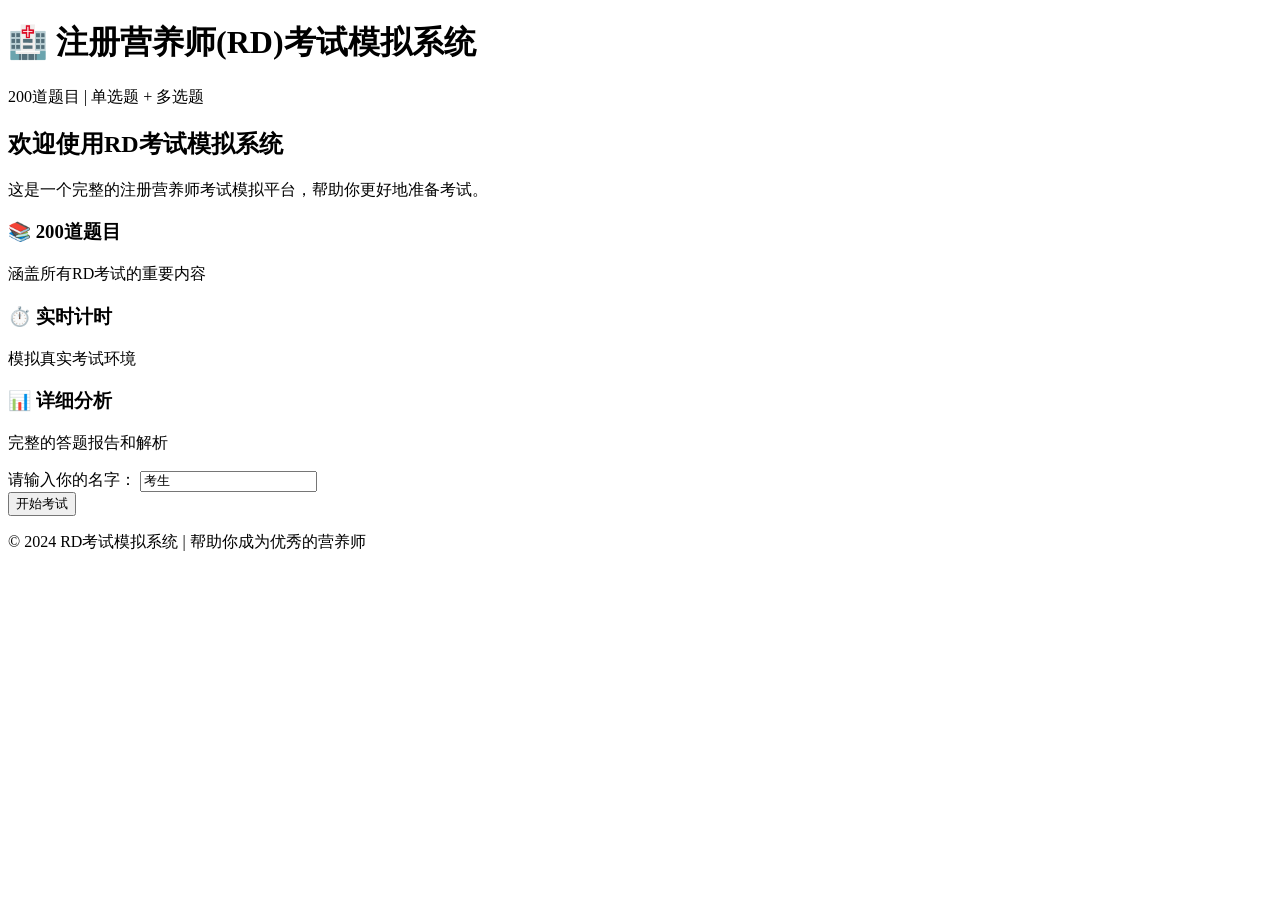
==== frontend/index.html @ 1e1eaa28 "Add missing index.html file" ====
<!DOCTYPE html>
<html lang="zh-CN">
<head>
    <meta charset="UTF-8">
    <meta name="viewport" content="width=device-width, initial-scale=1.0">
    <title>RD考试模拟系统</title>
    <link rel="stylesheet" href="css/style.css">
</head>
<body>
    <div class="container">
        <header class="header">
            <h1>🏥 注册营养师(RD)考试模拟系统</h1>
            <p>200道题目 | 单选题 + 多选题</p>
        </header>

        <main class="main-content">
            <section class="hero">
                <h2>欢迎使用RD考试模拟系统</h2>
                <p>这是一个完整的注册营养师考试模拟平台，帮助你更好地准备考试。</p>
                
                <div class="info-cards">
                    <div class="card">
                        <h3>📚 200道题目</h3>
                        <p>涵盖所有RD考试的重要内容</p>
                    </div>
                    <div class="card">
                        <h3>⏱️ 实时计时</h3>
                        <p>模拟真实考试环境</p>
                    </div>
                    <div class="card">
                        <h3>📊 详细分析</h3>
                        <p>完整的答题报告和解析</p>
                    </div>
                </div>

                <div class="form-group">
                    <label for="userName">请输入你的名字：</label>
                    <input type="text" id="userName" placeholder="输入你的名字" value="考生">
                </div>

                <button class="btn btn-primary" onclick="startExam()">开始考试</button>
                <a href="exam.html" class="btn btn-secondary" style="display:none;" id="resumeBtn">继续考试</a>
            </section>
        </main>

        <footer class="footer">
            <p>&copy; 2024 RD考试模拟系统 | 帮助你成为优秀的营养师</p>
        </footer>
    </div>

    <script src="js/api.js"></script>
    <script>
        function startExam() {
            const userName = document.getElementById('userName').value;
            if (!userName.trim()) {
                alert('请输入你的名字');
                return;
            }
            
            // 保存用户信息到本地存储
            localStorage.setItem('userName', userName);
            
            // 跳转到考试页面
            window.location.href = 'exam.html';
        }

        // 页面加载时检查是否有未完成的考试
        window.addEventListener('load', () => {
            const savedExamId = localStorage.getItem('currentExamId');
            if (savedExamId) {
                document.getElementById('resumeBtn').style.display = 'inline-block';
            }
        });
    </script>
</body>
</html>
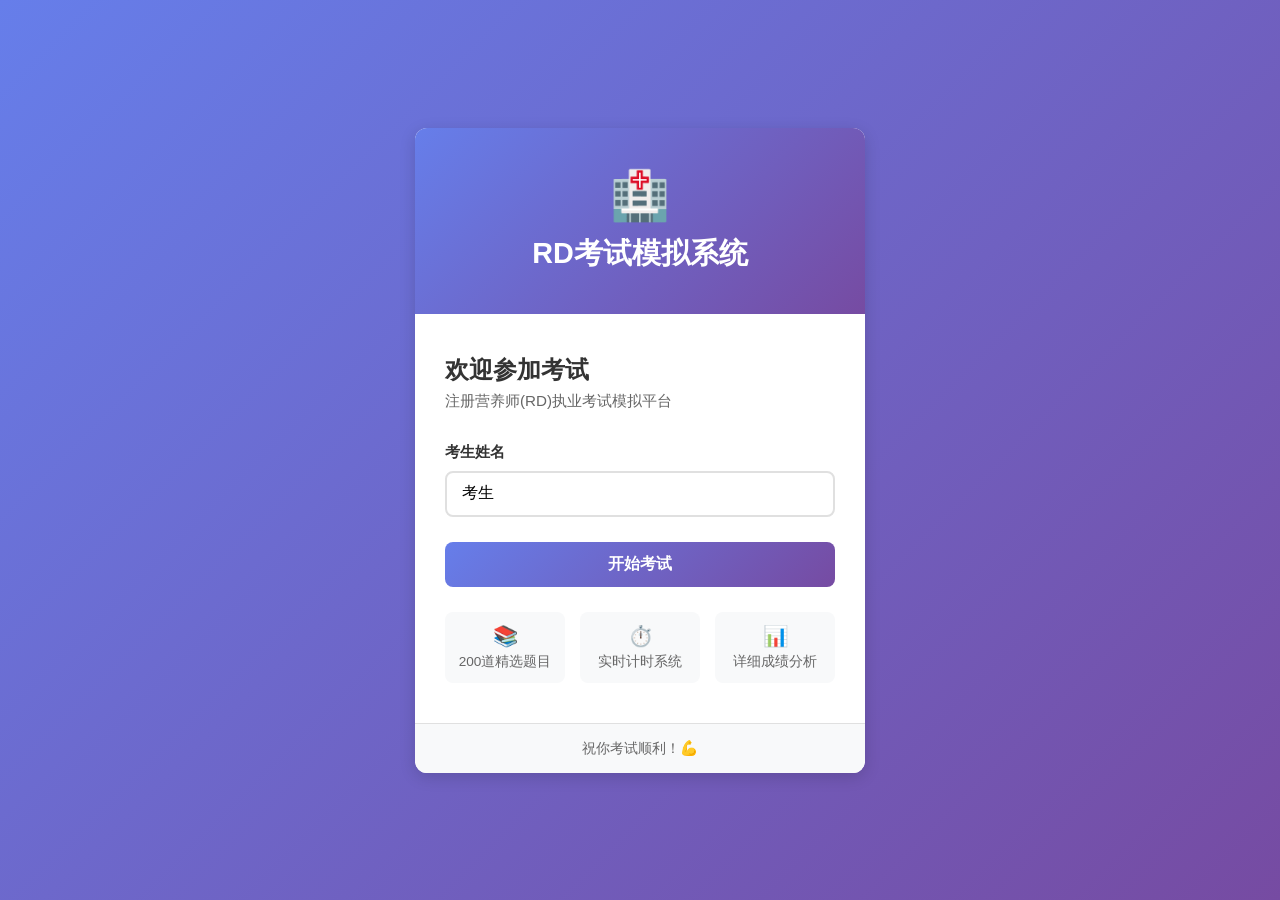
==== commit 10b20412: "Update index.html with beautiful login page" ====
--- a/frontend/index.html
+++ b/frontend/index.html
@@ -3,56 +3,65 @@
 <head>
     <meta charset="UTF-8">
     <meta name="viewport" content="width=device-width, initial-scale=1.0">
-    <title>RD考试模拟系统</title>
+    <title>RD考试模拟系统 - 登录</title>
     <link rel="stylesheet" href="css/style.css">
 </head>
-<body>
-    <div class="container">
-        <header class="header">
-            <h1>🏥 注册营养师(RD)考试模拟系统</h1>
-            <p>200道题目 | 单选题 + 多选题</p>
-        </header>
+<body class="login-page">
+    <div class="login-container">
+        <div class="login-box">
+            <div class="logo">
+                <div class="logo-icon">🏥</div>
+                <h1>RD考试模拟系统</h1>
+            </div>
 
-        <main class="main-content">
-            <section class="hero">
-                <h2>欢迎使用RD考试模拟系统</h2>
-                <p>这是一个完整的注册营养师考试模拟平台，帮助你更好地准备考试。</p>
-                
-                <div class="info-cards">
-                    <div class="card">
-                        <h3>📚 200道题目</h3>
-                        <p>涵盖所有RD考试的重要内容</p>
+            <div class="login-content">
+                <h2>欢迎参加考试</h2>
+                <p class="subtitle">注册营养师(RD)执业考试模拟平台</p>
+
+                <form onsubmit="startExam(event)">
+                    <div class="form-group">
+                        <label for="userName">考生姓名</label>
+                        <input 
+                            type="text" 
+                            id="userName" 
+                            placeholder="请输入你的名字" 
+                            value="考生"
+                            required
+                        >
                     </div>
-                    <div class="card">
-                        <h3>⏱️ 实时计时</h3>
-                        <p>模拟真实考试环境</p>
+
+                    <button type="submit" class="btn-login">开始考试</button>
+                </form>
+
+                <div class="features">
+                    <div class="feature-item">
+                        <span class="feature-icon">📚</span>
+                        <span>200道精选题目</span>
                     </div>
-                    <div class="card">
-                        <h3>📊 详细分析</h3>
-                        <p>完整的答题报告和解析</p>
+                    <div class="feature-item">
+                        <span class="feature-icon">⏱️</span>
+                        <span>实时计时系统</span>
+                    </div>
+                    <div class="feature-item">
+                        <span class="feature-icon">📊</span>
+                        <span>详细成绩分析</span>
                     </div>
                 </div>
+            </div>
 
-                <div class="form-group">
-                    <label for="userName">请输入你的名字：</label>
-                    <input type="text" id="userName" placeholder="输入你的名字" value="考生">
-                </div>
-
-                <button class="btn btn-primary" onclick="startExam()">开始考试</button>
-                <a href="exam.html" class="btn btn-secondary" style="display:none;" id="resumeBtn">继续考试</a>
-            </section>
-        </main>
-
-        <footer class="footer">
-            <p>&copy; 2024 RD考试模拟系统 | 帮助你成为优秀的营养师</p>
-        </footer>
+            <div class="login-footer">
+                <p>祝你考试顺利！💪</p>
+            </div>
+        </div>
     </div>
 
     <script src="js/api.js"></script>
     <script>
-        function startExam() {
-            const userName = document.getElementById('userName').value;
-            if (!userName.trim()) {
+        function startExam(event) {
+            event.preventDefault();
+            
+            const userName = document.getElementById('userName').value.trim();
+            if (!userName) {
                 alert('请输入你的名字');
                 return;
             }
@@ -63,14 +72,6 @@
             // 跳转到考试页面
             window.location.href = 'exam.html';
         }
-
-        // 页面加载时检查是否有未完成的考试
-        window.addEventListener('load', () => {
-            const savedExamId = localStorage.getItem('currentExamId');
-            if (savedExamId) {
-                document.getElementById('resumeBtn').style.display = 'inline-block';
-            }
-        });
     </script>
 </body>
 </html>
--- a/frontend/css/style.css
+++ b/frontend/css/style.css
@@ -0,0 +1,933 @@
+/* ========================================
+   全局样式
+   ======================================== */
+
+* {
+    margin: 0;
+    padding: 0;
+    box-sizing: border-box;
+}
+
+:root {
+    --primary-color: #667eea;
+    --primary-dark: #5568d3;
+    --secondary-color: #764ba2;
+    --success-color: #4CAF50;
+    --danger-color: #FF6B6B;
+    --warning-color: #FFA500;
+    --light-bg: #f8f9fa;
+    --border-color: #e0e0e0;
+    --text-primary: #333333;
+    --text-secondary: #666666;
+    --shadow: 0 2px 8px rgba(0, 0, 0, 0.1);
+    --shadow-lg: 0 4px 16px rgba(0, 0, 0, 0.15);
+}
+
+html, body {
+    height: 100%;
+    font-family: 'Segoe UI', 'Microsoft YaHei', sans-serif;
+    background: var(--light-bg);
+    color: var(--text-primary);
+}
+
+/* ========================================
+   登录页面样式
+   ======================================== */
+
+.login-page {
+    background: linear-gradient(135deg, var(--primary-color) 0%, var(--secondary-color) 100%);
+    display: flex;
+    align-items: center;
+    justify-content: center;
+    min-height: 100vh;
+}
+
+.login-container {
+    width: 100%;
+    padding: 20px;
+    display: flex;
+    justify-content: center;
+    align-items: center;
+}
+
+.login-box {
+    background: white;
+    border-radius: 12px;
+    box-shadow: var(--shadow-lg);
+    width: 100%;
+    max-width: 450px;
+    overflow: hidden;
+    animation: slideUp 0.5s ease-out;
+}
+
+@keyframes slideUp {
+    from {
+        opacity: 0;
+        transform: translateY(30px);
+    }
+    to {
+        opacity: 1;
+        transform: translateY(0);
+    }
+}
+
+.logo {
+    background: linear-gradient(135deg, var(--primary-color) 0%, var(--secondary-color) 100%);
+    color: white;
+    padding: 40px 20px;
+    text-align: center;
+}
+
+.logo-icon {
+    font-size: 3em;
+    margin-bottom: 10px;
+}
+
+.logo h1 {
+    font-size: 1.8em;
+    font-weight: 700;
+}
+
+.login-content {
+    padding: 40px 30px;
+}
+
+.login-content h2 {
+    font-size: 1.5em;
+    margin-bottom: 5px;
+    color: var(--text-primary);
+}
+
+.subtitle {
+    color: var(--text-secondary);
+    margin-bottom: 30px;
+    font-size: 0.95em;
+}
+
+.form-group {
+    margin-bottom: 25px;
+}
+
+.form-group label {
+    display: block;
+    margin-bottom: 8px;
+    font-weight: 600;
+    color: var(--text-primary);
+    font-size: 0.95em;
+}
+
+.form-group input {
+    width: 100%;
+    padding: 12px 15px;
+    border: 2px solid var(--border-color);
+    border-radius: 8px;
+    font-size: 1em;
+    transition: all 0.3s ease;
+    background: white;
+}
+
+.form-group input:focus {
+    outline: none;
+    border-color: var(--primary-color);
+    box-shadow: 0 0 0 3px rgba(102, 126, 234, 0.1);
+}
+
+.btn-login {
+    width: 100%;
+    padding: 12px;
+    background: linear-gradient(135deg, var(--primary-color) 0%, var(--secondary-color) 100%);
+    color: white;
+    border: none;
+    border-radius: 8px;
+    font-size: 1em;
+    font-weight: 600;
+    cursor: pointer;
+    transition: all 0.3s ease;
+    margin-bottom: 25px;
+}
+
+.btn-login:hover {
+    transform: translateY(-2px);
+    box-shadow: var(--shadow-lg);
+}
+
+.btn-login:active {
+    transform: translateY(0);
+}
+
+.features {
+    display: grid;
+    grid-template-columns: 1fr 1fr 1fr;
+    gap: 15px;
+}
+
+.feature-item {
+    text-align: center;
+    padding: 12px;
+    background: var(--light-bg);
+    border-radius: 8px;
+    font-size: 0.85em;
+    color: var(--text-secondary);
+}
+
+.feature-icon {
+    display: block;
+    font-size: 1.5em;
+    margin-bottom: 5px;
+}
+
+.login-footer {
+    text-align: center;
+    padding: 15px;
+    background: var(--light-bg);
+    border-top: 1px solid var(--border-color);
+    color: var(--text-secondary);
+    font-size: 0.9em;
+}
+
+/* ========================================
+   考试页面布局
+   ======================================== */
+
+.exam-page {
+    background: var(--light-bg);
+}
+
+.exam-wrapper {
+    display: grid;
+    grid-template-columns: 280px 1fr 300px;
+    gap: 20px;
+    padding: 20px;
+    min-height: 100vh;
+}
+
+/* ========================================
+   左侧边栏
+   ======================================== */
+
+.sidebar-left {
+    background: white;
+    border-radius: 12px;
+    padding: 20px;
+    box-shadow: var(--shadow);
+    overflow-y: auto;
+    height: fit-content;
+    position: sticky;
+    top: 20px;
+}
+
+.exam-progress,
+.exam-timer,
+.exam-stats,
+.questions-nav {
+    margin-bottom: 25px;
+}
+
+.exam-progress h3,
+.exam-timer h3,
+.exam-stats h3,
+.questions-nav h3 {
+    font-size: 1em;
+    font-weight: 600;
+    margin-bottom: 12px;
+    color: var(--text-primary);
+    border-bottom: 2px solid var(--border-color);
+    padding-bottom: 8px;
+}
+
+.progress-bar-container {
+    margin-bottom: 8px;
+}
+
+.progress-bar {
+    width: 100%;
+    height: 8px;
+    background: var(--border-color);
+    border-radius: 4px;
+    overflow: hidden;
+}
+
+.progress-bar-fill {
+    height: 100%;
+    background: linear-gradient(90deg, var(--primary-color), var(--secondary-color));
+    width: 0%;
+    transition: width 0.3s ease;
+}
+
+.progress-text {
+    font-size: 0.9em;
+    font-weight: 600;
+    color: var(--primary-color);
+}
+
+.timer-display {
+    font-size: 2em;
+    font-weight: 700;
+    color: var(--primary-color);
+    text-align: center;
+    font-family: 'Courier New', monospace;
+    margin: 10px 0;
+}
+
+.timer-label {
+    text-align: center;
+    font-size: 0.8em;
+    color: var(--text-secondary);
+}
+
+.stat-item {
+    display: flex;
+    justify-content: space-between;
+    align-items: center;
+    padding: 10px 0;
+    border-bottom: 1px solid var(--border-color);
+}
+
+.stat-item:last-child {
+    border-bottom: none;
+}
+
+.stat-label {
+    color: var(--text-secondary);
+    font-size: 0.9em;
+}
+
+.stat-value {
+    font-weight: 700;
+    color: var(--primary-color);
+    font-size: 1.1em;
+}
+
+.questions-grid {
+    display: grid;
+    grid-template-columns: repeat(5, 1fr);
+    gap: 6px;
+    max-height: 200px;
+    overflow-y: auto;
+    padding: 8px 0;
+}
+
+.question-btn {
+    aspect-ratio: 1;
+    padding: 0;
+    border: 2px solid var(--border-color);
+    border-radius: 6px;
+    background: white;
+    color: var(--text-secondary);
+    cursor: pointer;
+    font-size: 0.85em;
+    font-weight: 600;
+    transition: all 0.2s ease;
+}
+
+.question-btn:hover {
+    border-color: var(--primary-color);
+    background: rgba(102, 126, 234, 0.1);
+}
+
+.question-btn.active {
+    background: var(--primary-color);
+    color: white;
+    border-color: var(--primary-color);
+    box-shadow: 0 0 0 3px rgba(102, 126, 234, 0.2);
+}
+
+.question-btn.answered {
+    background: var(--success-color);
+    color: white;
+    border-color: var(--success-color);
+}
+
+.question-btn.marked {
+    background: var(--warning-color);
+    color: white;
+    border-color: var(--warning-color);
+}
+
+.sidebar-buttons {
+    display: flex;
+    flex-direction: column;
+    gap: 10px;
+    margin-top: 20px;
+}
+
+.btn-secondary,
+.btn-success,
+.btn-danger {
+    padding: 12px;
+    border: none;
+    border-radius: 8px;
+    font-weight: 600;
+    cursor: pointer;
+    transition: all 0.3s ease;
+    font-size: 0.95em;
+}
+
+.btn-secondary {
+    background: var(--border-color);
+    color: var(--text-primary);
+}
+
+.btn-secondary:hover {
+    background: #d0d0d0;
+    transform: translateY(-2px);
+}
+
+.btn-success {
+    background: var(--success-color);
+    color: white;
+}
+
+.btn-success:hover {
+    background: #45a049;
+    transform: translateY(-2px);
+    box-shadow: var(--shadow-lg);
+}
+
+.btn-danger {
+    background: var(--danger-color);
+    color: white;
+}
+
+.btn-danger:hover {
+    background: #ff5252;
+    transform: translateY(-2px);
+    box-shadow: var(--shadow-lg);
+}
+
+/* ========================================
+   主区域
+   ======================================== */
+
+.main-content {
+    background: white;
+    border-radius: 12px;
+    box-shadow: var(--shadow);
+    padding: 30px;
+    overflow-y: auto;
+}
+
+.exam-header {
+    display: flex;
+    justify-content: space-between;
+    align-items: center;
+    margin-bottom: 30px;
+    padding-bottom: 20px;
+    border-bottom: 2px solid var(--border-color);
+}
+
+.header-left h2 {
+    font-size: 1.5em;
+    margin-bottom: 5px;
+}
+
+.user-greeting {
+    color: var(--text-secondary);
+    font-size: 0.9em;
+}
+
+.question-counter {
+    background: linear-gradient(135deg, var(--primary-color) 0%, var(--secondary-color) 100%);
+    color: white;
+    padding: 8px 16px;
+    border-radius: 20px;
+    font-weight: 600;
+    font-size: 0.9em;
+}
+
+.question-display {
+    margin-top: 20px;
+}
+
+.question-meta {
+    display: flex;
+    gap: 10px;
+    margin-bottom: 20px;
+}
+
+.badge {
+    display: inline-block;
+    padding: 6px 12px;
+    border-radius: 20px;
+    font-size: 0.85em;
+    font-weight: 600;
+}
+
+.badge-category {
+    background: rgba(102, 126, 234, 0.1);
+    color: var(--primary-color);
+}
+
+.badge-type {
+    background: rgba(118, 75, 162, 0.1);
+    color: var(--secondary-color);
+}
+
+.question-text {
+    font-size: 1.2em;
+    line-height: 1.8;
+    color: var(--text-primary);
+    margin: 30px 0;
+    font-weight: 500;
+    padding: 20px;
+    background: var(--light-bg);
+    border-left: 4px solid var(--primary-color);
+    border-radius: 4px;
+}
+
+.options-list {
+    margin: 30px 0;
+}
+
+.option {
+    display: flex;
+    align-items: flex-start;
+    padding: 16px;
+    margin: 12px 0;
+    border: 2px solid var(--border-color);
+    border-radius: 8px;
+    cursor: pointer;
+    transition: all 0.3s ease;
+    background: white;
+}
+
+.option:hover {
+    background: rgba(102, 126, 234, 0.05);
+    border-color: var(--primary-color);
+}
+
+.option.selected {
+    background: rgba(102, 126, 234, 0.1);
+    border-color: var(--primary-color);
+}
+
+.option.correct {
+    background: rgba(76, 175, 80, 0.1);
+    border-color: var(--success-color);
+}
+
+.option.wrong {
+    background: rgba(255, 107, 107, 0.1);
+    border-color: var(--danger-color);
+}
+
+.option-checkbox {
+    width: 20px;
+    height: 20px;
+    min-width: 20px;
+    border: 2px solid var(--border-color);
+    border-radius: 4px;
+    margin-right: 16px;
+    display: flex;
+    align-items: center;
+    justify-content: center;
+    transition: all 0.2s ease;
+}
+
+.option.selected .option-checkbox {
+    background: var(--primary-color);
+    border-color: var(--primary-color);
+    color: white;
+}
+
+.option-label {
+    font-weight: 700;
+    color: var(--primary-color);
+    margin-right: 12px;
+    width: 30px;
+}
+
+.option-text {
+    flex: 1;
+    line-height: 1.6;
+    color: var(--text-primary);
+}
+
+.question-nav {
+    display: flex;
+    gap: 15px;
+    margin-top: 40px;
+    padding-top: 20px;
+    border-top: 2px solid var(--border-color);
+}
+
+.btn-nav {
+    flex: 1;
+    padding: 14px;
+    border: 2px solid var(--border-color);
+    background: white;
+    border-radius: 8px;
+    cursor: pointer;
+    font-weight: 600;
+    transition: all 0.3s ease;
+    display: flex;
+    align-items: center;
+    justify-content: center;
+    gap: 8px;
+    font-size: 1em;
+}
+
+.btn-nav:hover {
+    background: var(--light-bg);
+    border-color: var(--primary-color);
+    color: var(--primary-color);
+}
+
+.btn-nav:disabled {
+    opacity: 0.5;
+    cursor: not-allowed;
+}
+
+.nav-icon {
+    font-size: 1.2em;
+}
+
+/* ========================================
+   右侧边栏
+   ======================================== */
+
+.sidebar-right {
+    background: white;
+    border-radius: 12px;
+    padding: 20px;
+    box-shadow: var(--shadow);
+    height: fit-content;
+    position: sticky;
+    top: 20px;
+}
+
+.answer-sheet h3 {
+    font-size: 1em;
+    font-weight: 600;
+    margin-bottom: 15px;
+    color: var(--text-primary);
+    border-bottom: 2px solid var(--border-color);
+    padding-bottom: 10px;
+}
+
+.sheet-legend {
+    display: grid;
+    grid-template-columns: 1fr 1fr;
+    gap: 10px;
+    margin-bottom: 20px;
+}
+
+.legend-item {
+    display: flex;
+    align-items: center;
+    gap: 8px;
+    font-size: 0.85em;
+}
+
+.legend-box {
+    width: 16px;
+    height: 16px;
+    border-radius: 3px;
+}
+
+.marked-list {
+    margin-top: 20px;
+}
+
+.marked-list h4 {
+    font-size: 0.9em;
+    font-weight: 600;
+    margin-bottom: 10px;
+    color: var(--text-secondary);
+}
+
+.marked-questions {
+    max-height: 300px;
+    overflow-y: auto;
+}
+
+.empty-state {
+    text-align: center;
+    color: var(--text-secondary);
+    font-size: 0.85em;
+    padding: 20px 10px;
+}
+
+.marked-item {
+    padding: 8px;
+    margin: 6px 0;
+    background: rgba(255, 165, 0, 0.1);
+    border-left: 3px solid var(--warning-color);
+    border-radius: 4px;
+    font-size: 0.85em;
+    cursor: pointer;
+    transition: all 0.2s ease;
+}
+
+.marked-item:hover {
+    background: rgba(255, 165, 0, 0.2);
+}
+
+/* ========================================
+   模态框样式
+   ======================================== */
+
+.modal {
+    display: none;
+    position: fixed;
+    top: 0;
+    left: 0;
+    width: 100%;
+    height: 100%;
+    z-index: 1000;
+    align-items: center;
+    justify-content: center;
+}
+
+.modal.show {
+    display: flex;
+}
+
+.modal-overlay {
+    position: absolute;
+    top: 0;
+    left: 0;
+    width: 100%;
+    height: 100%;
+    background: rgba(0, 0, 0, 0.6);
+    cursor: pointer;
+}
+
+.modal-content {
+    position: relative;
+    background: white;
+    border-radius: 12px;
+    box-shadow: var(--shadow-lg);
+    width: 90%;
+    max-width: 500px;
+    padding: 30px;
+    animation: modalSlideIn 0.3s ease-out;
+}
+
+.modal-content.full-width {
+    max-width: 600px;
+}
+
+@keyframes modalSlideIn {
+    from {
+        opacity: 0;
+        transform: translateY(-20px);
+    }
+    to {
+        opacity: 1;
+        transform: translateY(0);
+    }
+}
+
+.modal-content h3 {
+    font-size: 1.3em;
+    margin-bottom: 12px;
+    color: var(--text-primary);
+}
+
+.modal-content p {
+    color: var(--text-secondary);
+    margin-bottom: 25px;
+    line-height: 1.6;
+}
+
+.modal-buttons {
+    display: grid;
+    grid-template-columns: 1fr 1fr;
+    gap: 12px;
+    margin-top: 25px;
+}
+
+.btn-primary {
+    padding: 12px;
+    background: linear-gradient(135deg, var(--primary-color) 0%, var(--secondary-color) 100%);
+    color: white;
+    border: none;
+    border-radius: 8px;
+    font-weight: 600;
+    cursor: pointer;
+    transition: all 0.3s ease;
+    font-size: 0.95em;
+}
+
+.btn-primary:hover {
+    transform: translateY(-2px);
+    box-shadow: var(--shadow-lg);
+}
+
+.complete-header {
+    text-align: center;
+    margin-bottom: 25px;
+}
+
+.complete-header h3 {
+    font-size: 1.8em;
+    color: var(--success-color);
+}
+
+.complete-body {
+    display: grid;
+    grid-template-columns: 1fr 1fr;
+    gap: 25px;
+    margin: 30px 0;
+    align-items: center;
+}
+
+.score-circle {
+    display: flex;
+    flex-direction: column;
+    align-items: center;
+    justify-content: center;
+    width: 150px;
+    height: 150px;
+    border-radius: 50%;
+    background: linear-gradient(135deg, var(--primary-color) 0%, var(--secondary-color) 100%);
+    color: white;
+    margin: 0 auto;
+}
+
+.score-number {
+    font-size: 3em;
+    font-weight: 700;
+}
+
+.score-unit {
+    font-size: 1.2em;
+}
+
+.result-details {
+    display: flex;
+    flex-direction: column;
+    gap: 15px;
+}
+
+.result-item {
+    padding: 12px;
+    background: var(--light-bg);
+    border-radius: 8px;
+}
+
+.result-label {
+    display: block;
+    color: var(--text-secondary);
+    font-size: 0.85em;
+    margin-bottom: 4px;
+}
+
+.result-value {
+    display: block;
+    font-size: 1.4em;
+    font-weight: 700;
+    color: var(--primary-color);
+}
+
+/* ========================================
+   响应式设计
+   ======================================== */
+
+@media (max-width: 1400px) {
+    .exam-wrapper {
+        grid-template-columns: 250px 1fr 280px;
+    }
+}
+
+@media (max-width: 1200px) {
+    .exam-wrapper {
+        grid-template-columns: 1fr;
+        gap: 15px;
+    }
+
+    .sidebar-left,
+    .sidebar-right {
+        position: static;
+    }
+}
+
+@media (max-width: 768px) {
+    .login-box {
+        max-width: 100%;
+        margin: 0 20px;
+    }
+
+    .logo {
+        padding: 30px 20px;
+    }
+
+    .logo h1 {
+        font-size: 1.4em;
+    }
+
+    .login-content {
+        padding: 30px 20px;
+    }
+
+    .features {
+        grid-template-columns: 1fr;
+    }
+
+    .exam-wrapper {
+        grid-template-columns: 1fr;
+        padding: 15px;
+    }
+
+    .main-content {
+        padding: 20px;
+    }
+
+    .exam-header {
+        flex-direction: column;
+        gap: 15px;
+        align-items: flex-start;
+    }
+
+    .question-text {
+        font-size: 1.1em;
+    }
+
+    .option {
+        padding: 12px;
+    }
+
+    .question-nav {
+        flex-direction: column;
+    }
+
+    .modal-content {
+        width: 95%;
+        padding: 20px;
+    }
+
+    .complete-body {
+        grid-template-columns: 1fr;
+    }
+
+    .score-circle {
+        width: 120px;
+        height: 120px;
+    }
+
+    .score-number {
+        font-size: 2.2em;
+    }
+}
+
+/* ========================================
+   滚动条样式
+   ======================================== */
+
+::-webkit-scrollbar {
+    width: 8px;
+}
+
+::-webkit-scrollbar-track {
+    background: var(--light-bg);
+}
+
+::-webkit-scrollbar-thumb {
+    background: var(--border-color);
+    border-radius: 4px;
+}
+
+::-webkit-scrollbar-thumb:hover {
+    background: var(--text-secondary);
+}
